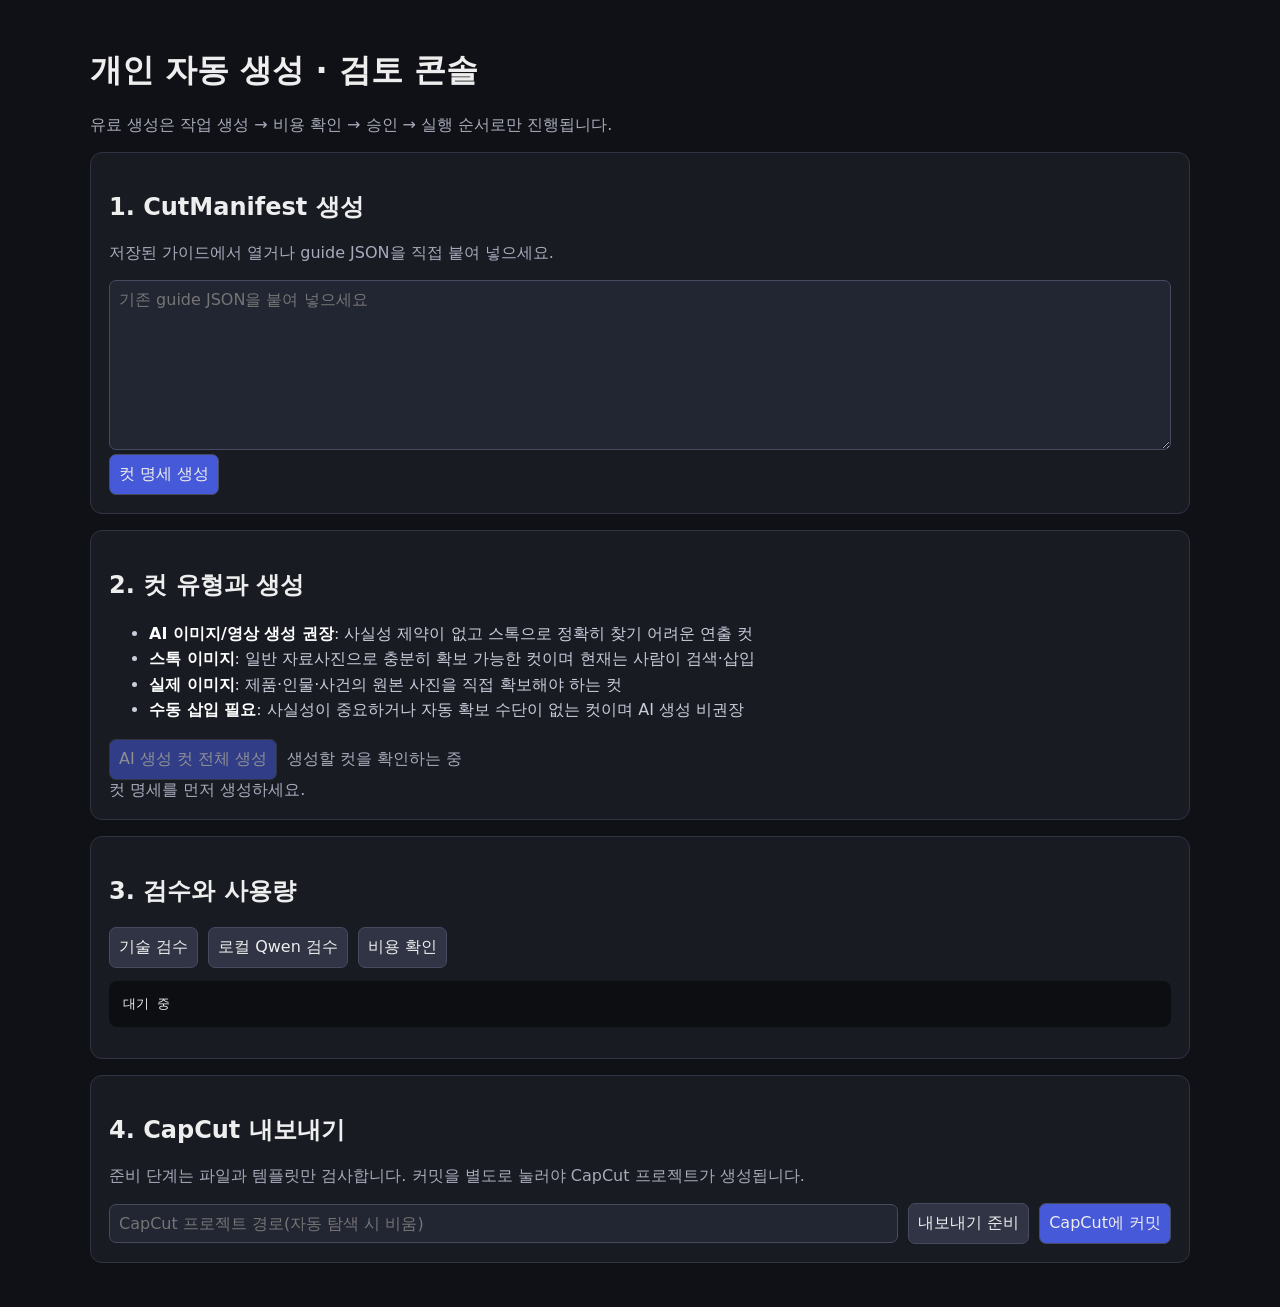
==== shortly/apps/personal/static/assets.html @ 86bc50e8 "feat(personal): restore template export and live progress" ====
<!doctype html>
<html lang="ko">
<head>
  <meta charset="utf-8">
  <meta name="viewport" content="width=device-width,initial-scale=1">
  <title>Shortly 개인 에셋 검토</title>
  <style>
    :root{color-scheme:dark;font-family:system-ui,sans-serif;background:#101116;color:#eee}
    body{max-width:1100px;margin:0 auto;padding:28px}
    section{background:#191b23;border:1px solid #303341;border-radius:12px;padding:18px;margin:16px 0}
    textarea,input,select,button{font:inherit;color:inherit;background:#222532;border:1px solid #464b60;border-radius:7px;padding:9px}
    textarea{width:100%;min-height:170px;box-sizing:border-box}
    button{cursor:pointer;background:#4659d8} button.secondary{background:#303445}
    button:disabled{opacity:.55;cursor:not-allowed}
    .row{display:flex;gap:10px;align-items:center;flex-wrap:wrap}.muted{color:#a7abba}.error{color:#ff8e8e}
    .asset-guide{line-height:1.6;color:#c9ccda}.asset-guide b{color:#fff}
    .reason{min-width:220px;color:#b9bdca;font-size:13px;line-height:1.45}
    .fact{display:inline-block;margin-top:4px;padding:2px 6px;border-radius:4px;background:#5b3030;color:#ffd1d1;font-size:11px}
    .state{font-weight:700;white-space:nowrap}.state-running{color:#ffd66b}.state-completed{color:#79e2a7}.state-failed{color:#ff8e8e}
    .spinner{display:inline-block;width:12px;height:12px;margin-right:6px;border:2px solid #73798f;border-top-color:#fff;border-radius:50%;animation:spin .8s linear infinite;vertical-align:-2px}
    @keyframes spin{to{transform:rotate(360deg)}}
    pre{white-space:pre-wrap;overflow-wrap:anywhere;background:#0d0e12;padding:14px;border-radius:8px}
    table{width:100%;border-collapse:collapse}td,th{padding:8px;border-bottom:1px solid #303341;text-align:left}
  </style>
</head>
<body>
  <h1>개인 자동 생성 · 검토 콘솔</h1>
  <p class="muted">유료 생성은 작업 생성 → 비용 확인 → 승인 → 실행 순서로만 진행됩니다.</p>
  <section>
    <h2>1. CutManifest 생성</h2>
    <p id="source-status" class="muted">저장된 가이드에서 열거나 guide JSON을 직접 붙여 넣으세요.</p>
    <textarea id="guide" placeholder="기존 guide JSON을 붙여 넣으세요"></textarea>
    <div class="row"><button id="manifest-create">컷 명세 생성</button><span id="manifest-id"></span></div>
  </section>
  <section>
    <h2>2. 컷 유형과 생성</h2>
    <ul class="asset-guide">
      <li><b>AI 이미지/영상 생성 권장</b>: 사실성 제약이 없고 스톡으로 정확히 찾기 어려운 연출 컷</li>
      <li><b>스톡 이미지</b>: 일반 자료사진으로 충분히 확보 가능한 컷이며 현재는 사람이 검색·삽입</li>
      <li><b>실제 이미지</b>: 제품·인물·사건의 원본 사진을 직접 확보해야 하는 컷</li>
      <li><b>수동 삽입 필요</b>: 사실성이 중요하거나 자동 확보 수단이 없는 컷이며 AI 생성 비권장</li>
    </ul>
    <div class="row">
      <button id="generate-all" disabled>AI 생성 컷 전체 생성</button>
      <span id="batch-status" class="muted">생성할 컷을 확인하는 중</span>
    </div>
    <div id="cuts" class="muted">컷 명세를 먼저 생성하세요.</div>
  </section>
  <section>
    <h2>3. 검수와 사용량</h2>
    <div class="row">
      <button id="review" class="secondary">기술 검수</button>
      <button id="qwen" class="secondary">로컬 Qwen 검수</button>
      <button id="usage" class="secondary">비용 확인</button>
    </div>
    <pre id="result">대기 중</pre>
  </section>
  <section>
    <h2>4. CapCut 내보내기</h2>
    <p class="muted">준비 단계는 파일과 템플릿만 검사합니다. 커밋을 별도로 눌러야 CapCut 프로젝트가 생성됩니다.</p>
    <div class="row">
      <input id="capcut-root" placeholder="CapCut 프로젝트 경로(자동 탐색 시 비움)" style="flex:1">
      <button id="prepare-export" class="secondary">내보내기 준비</button>
      <button id="commit-export">CapCut에 커밋</button>
    </div>
  </section>
  <script>
    let manifest=null, preparedExport=null, automationStatus=null, batchRunning=false, reviewRunning=false;
    const cutStates=new Map();
    let jobRefreshTimer=null;
    const assetTypes=["real_image","stock_image","generated_image","generated_video","meme","screenshot","manual_required"];
    const assetLabels={
      real_image:"실제 이미지 · 직접 확보",
      stock_image:"스톡 이미지 · 검색/삽입",
      generated_image:"AI 이미지 생성 · 권장",
      generated_video:"AI 영상 생성 · 권장",
      meme:"밈/짤 · 직접 선택",
      screenshot:"스크린샷 · 직접 캡처",
      manual_required:"수동 삽입 필요 · AI 비권장"
    };
    const result=document.querySelector("#result");
    async function api(path,options={}){
      const response=await fetch(path,{headers:{"Content-Type":"application/json"},...options});
      const body=await response.json();
      if(!response.ok) throw new Error(body.detail||response.statusText);
      return body;
    }
    function escapeHtml(value){
      return String(value||"").replace(/&/g,"&amp;").replace(/</g,"&lt;").replace(/>/g,"&gt;").replace(/"/g,"&quot;");
    }
    function show(value){result.textContent=JSON.stringify(value,null,2)}
    function statusLabel(cut){
      const state=cutStates.get(cut.id);
      if(state?.status==="running"||state?.status==="submitted"){
        return `<span class="state state-running"><span class="spinner"></span>${state.status==="submitted"?"생성 처리 중":"생성 중"}</span>`;
      }
      if(state?.status==="completed"||cut.selected_candidate_id){
        return '<span class="state state-completed">생성 완료</span>';
      }
      if(state?.status==="failed"||state?.status==="manual_required"){
        return `<span class="state state-failed">생성 실패</span>`;
      }
      if(state?.status==="approved"||state?.status==="awaiting_approval"){
        return '<span class="state state-running">승인 대기</span>';
      }
      return '<span class="muted">대기</span>';
    }
    function setCutState(cutId,status,jobId=null,error=""){
      cutStates.set(cutId,{status,jobId,error});
      const cell=document.querySelector(`[data-cut-status="${CSS.escape(cutId)}"]`);
      const cut=manifest?.cuts.find(item=>item.id===cutId);
      if(cell&&cut) cell.innerHTML=statusLabel(cut);
    }
    async function refreshJobStatuses(){
      if(!manifest) return;
      try{
        const jobs=await api(`/api/personal/jobs?manifest_id=${encodeURIComponent(manifest.manifest_id)}`);
        const latest=new Map();
        jobs.forEach(job=>{if(!latest.has(job.cut_id)) latest.set(job.cut_id,job)});
        latest.forEach(job=>setCutState(job.cut_id,job.status,job.id,job.error||""));
      }catch(_error){}
    }
    function startJobRefresh(){
      if(jobRefreshTimer) clearInterval(jobRefreshTimer);
      refreshJobStatuses();
      jobRefreshTimer=setInterval(refreshJobStatuses,2000);
    }
    function sleep(ms){return new Promise(resolve=>setTimeout(resolve,ms))}
    function pendingGeneratedCuts(){
      if(!manifest) return [];
      return manifest.cuts.filter(c=>
        c.asset_type.startsWith("generated_") &&
        !c.fact_sensitive &&
        !c.selected_candidate_id
      );
    }
    async function generationConfig(cut){
      automationStatus ||= await api("/api/personal/automation/status");
      const kind=cut.asset_type==="generated_video"?"video":"image";
      return {
        kind,
        provider:kind==="video"?automationStatus.video_provider:automationStatus.image_provider,
        model:kind==="video"?automationStatus.video_model:automationStatus.image_model,
        estimate:automationStatus.default_estimates_usd[kind]
      };
    }
    async function executeGeneration(cut,config){
      const job=await api(`/api/personal/manifests/${manifest.manifest_id}/cuts/${cut.id}/jobs`,{
        method:"POST",
        body:JSON.stringify({
          provider:config.provider,
          model:config.model,
          estimated_cost_usd:config.estimate
        })
      });
      setCutState(cut.id,job.status,job.id);
      const approval=await api(`/api/personal/jobs/${job.id}/approve`,{method:"POST"});
      setCutState(cut.id,"running",job.id);
      await sleep(0);
      let current=await api(`/api/personal/jobs/${job.id}/execute`,{
        method:"POST",
        body:JSON.stringify({approval_token:approval.approval_token})
      });
      setCutState(cut.id,current.status,job.id,current.error||"");
      while(current.status==="submitted"){
        await sleep(5000);
        current=await api(`/api/personal/jobs/${job.id}/poll`,{method:"POST"});
        setCutState(cut.id,current.status,job.id,current.error||"");
      }
      return current;
    }
    function updateBatchControls(){
      const button=document.querySelector("#generate-all");
      const status=document.querySelector("#batch-status");
      const targets=pendingGeneratedCuts();
      const images=targets.filter(c=>c.asset_type==="generated_image").length;
      const videos=targets.filter(c=>c.asset_type==="generated_video").length;
      button.disabled=batchRunning||targets.length===0;
      button.textContent=batchRunning?"AI 에셋 생성 진행 중":`AI 생성 컷 전체 생성 (${targets.length})`;
      if(!batchRunning){
        status.textContent=targets.length
          ? `대상: 이미지 ${images}컷 · 영상 ${videos}컷`
          : "생성 대기 중인 AI 에셋이 없습니다.";
      }
    }
    function render(){
      document.querySelector("#manifest-id").textContent=manifest?.manifest_id||"";
      const target=document.querySelector("#cuts");
      if(!manifest){target.textContent="컷 명세를 먼저 생성하세요.";updateBatchControls();return}
      target.innerHTML="<table><thead><tr><th>컷</th><th>프롬프트</th><th>권장 유형</th><th>판정 이유</th><th>상태</th><th>실행</th></tr></thead><tbody>"+
        manifest.cuts.map(c=>`<tr><td>${escapeHtml(c.id)}</td><td>${escapeHtml(c.prompt)}</td><td><select data-cut="${escapeHtml(c.id)}" ${batchRunning?"disabled":""}>
        ${assetTypes.map(v=>`<option value="${v}" ${v===c.asset_type?"selected":""}>${assetLabels[v]}</option>`).join("")}
        </select></td><td class="reason">${escapeHtml((c.notes||[]).join(" "))}${c.fact_sensitive?'<br><span class="fact">사실성 보호</span>':""}</td><td data-cut-status="${escapeHtml(c.id)}">${statusLabel(c)}</td><td>${c.asset_type.startsWith("generated_")?`<button data-generate="${escapeHtml(c.id)}" ${batchRunning?"disabled":""}>비용 확인·생성</button>`:c.asset_type==="stock_image"?"스톡 검색·수동 삽입":c.asset_type==="real_image"?"원본 직접 확보":"수동 처리"}</td></tr>`).join("")+"</tbody></table>";
      target.querySelectorAll("select").forEach(el=>el.onchange=async()=>{
        try{await api(`/api/personal/manifests/${manifest.manifest_id}/cuts/${el.dataset.cut}`,{method:"PATCH",body:JSON.stringify({asset_type:el.value})});manifest=await api(`/api/personal/manifests/${manifest.manifest_id}`);render()}catch(e){result.textContent=e.message}
      });
      target.querySelectorAll("[data-generate]").forEach(el=>el.onclick=async()=>{
        try{
          const cut=manifest.cuts.find(c=>c.id===el.dataset.generate);
          const config=await generationConfig(cut);
          if(!confirm(`${cut.id}\\n${config.provider} / ${config.model}\\n예상 비용 USD $${config.estimate.toFixed(2)}\\n실제 유료 생성을 승인할까요?`)) return;
          setCutState(cut.id,"running");
          show(await executeGeneration(cut,config));
          manifest=await api(`/api/personal/manifests/${manifest.manifest_id}`);render();
        }catch(e){setCutState(el.dataset.generate,"failed",null,e.message);result.textContent=e.message}
      });
      updateBatchControls();
    }
    document.querySelector("#generate-all").onclick=async()=>{
      const targets=pendingGeneratedCuts();
      if(!targets.length){updateBatchControls();return}
      let finalBatchMessage="";
      try{
        const configured=[];
        for(const cut of targets) configured.push({cut,config:await generationConfig(cut)});
        const images=configured.filter(item=>item.config.kind==="image").length;
        const videos=configured.filter(item=>item.config.kind==="video").length;
        const estimate=configured.reduce((sum,item)=>sum+item.config.estimate,0);
        if(!confirm(
          `AI 에셋 ${configured.length}개를 순차 생성합니다.\\n`+
          `이미지 ${images}컷 · 영상 ${videos}컷\\n`+
          `총 예상 비용 USD $${estimate.toFixed(2)}\\n\\n`+
          `사실성 보호·스톡·실제 이미지·완료된 컷은 제외됩니다.\\n`+
          `실제 유료 생성을 한 번에 승인할까요?`
        )) return;
        batchRunning=true;
        updateBatchControls();
        render();
        const summary={total:configured.length,completed:0,submitted:0,failed:0,failures:[]};
        for(let index=0;index<configured.length;index++){
          const {cut,config}=configured[index];
          document.querySelector("#batch-status").textContent=
            `${index+1}/${configured.length} 생성 중 · ${cut.id} · ${config.kind==="video"?"영상":"이미지"}`;
          try{
            setCutState(cut.id,"running");
            const job=await executeGeneration(cut,config);
            if(job.status==="completed") summary.completed+=1;
            else summary.submitted+=1;
            manifest=await api(`/api/personal/manifests/${manifest.manifest_id}`);
            render();
          }catch(error){
            summary.failed+=1;
            summary.failures.push({cut_id:cut.id,error:error.message});
            setCutState(cut.id,"failed",null,error.message);
          }
        }
        manifest=await api(`/api/personal/manifests/${manifest.manifest_id}`);
        show({batch_generation:summary});
        finalBatchMessage=
          `완료 ${summary.completed} · 처리 중 ${summary.submitted} · 실패 ${summary.failed}`;
      }catch(error){
        result.textContent=error.message;
        finalBatchMessage="일괄 생성 준비 실패";
      }finally{
        batchRunning=false;
        render();
        if(finalBatchMessage){
          document.querySelector("#batch-status").textContent=finalBatchMessage;
        }
      }
    };
    document.querySelector("#manifest-create").onclick=async()=>{try{
      manifest=await api("/api/personal/manifests",{method:"POST",body:JSON.stringify({guide:JSON.parse(document.querySelector("#guide").value),overrides:{}})});render();startJobRefresh();show(manifest)
    }catch(e){result.textContent=e.message}};
    document.querySelector("#review").onclick=async()=>{try{show(await api(`/api/personal/manifests/${manifest.manifest_id}/review`,{method:"POST"}))}catch(e){result.textContent=e.message}};
    document.querySelector("#qwen").onclick=async()=>{const button=document.querySelector("#qwen");try{
      if(!manifest) throw new Error("컷 명세를 먼저 생성하세요.");
      reviewRunning=true;button.disabled=true;button.innerHTML='<span class="spinner"></span>로컬 Qwen 검수 중';
      result.textContent="로컬 Qwen이 컷 구성과 에셋을 검수하고 있습니다. 잠시 기다려 주세요.";
      show(await api(`/api/personal/manifests/${manifest.manifest_id}/review?local_qwen=true`,{method:"POST"}))
    }catch(e){result.textContent=e.message}finally{reviewRunning=false;button.disabled=false;button.textContent="로컬 Qwen 검수"}};
    document.querySelector("#usage").onclick=async()=>{try{show(await api(`/api/personal/usage?manifest_id=${manifest.manifest_id}`))}catch(e){result.textContent=e.message}};
    document.querySelector("#prepare-export").onclick=async()=>{try{
      preparedExport=await api("/api/personal/exports/prepare",{method:"POST",body:JSON.stringify({manifest_id:manifest.manifest_id,guide:JSON.parse(document.querySelector("#guide").value),capcut_root:document.querySelector("#capcut-root").value||null})});show(preparedExport)
    }catch(e){result.textContent=e.message}};
    document.querySelector("#commit-export").onclick=async()=>{try{
      if(!preparedExport) throw new Error("먼저 내보내기 준비를 실행하세요.");
      if(!confirm("검증된 에셋으로 새 CapCut 프로젝트를 생성할까요?")) return;
      show(await api("/api/personal/exports/commit",{method:"POST",body:JSON.stringify({plan_path:preparedExport.plan_path})}))
    }catch(e){result.textContent=e.message}};
    async function loadSavedGuideHandoff(){
      const params=new URLSearchParams(window.location.search);
      const channel=params.get("channel"), name=params.get("name"), manifestId=params.get("manifest_id");
      if(!channel||!name){
        if(manifestId){
          try{manifest=await api(`/api/personal/manifests/${encodeURIComponent(manifestId)}`);render();startJobRefresh();show(manifest)}
          catch(e){result.textContent=e.message}
        }
        return;
      }
      const sourceStatus=document.querySelector("#source-status");
      sourceStatus.textContent=`저장된 가이드 불러오는 중: ${channel} / ${name}`;
      try{
        const imported=await api("/api/personal/manifests/from-guide",{method:"POST",body:JSON.stringify({channel,name})});
        manifest=imported.manifest;
        document.querySelector("#guide").value=JSON.stringify(imported.guide,null,2);
        sourceStatus.textContent=`저장된 가이드 연결됨: ${channel} / ${name}${imported.defaults_refreshed?" · 추천 기본값 갱신":imported.reused?" · 기존 작업 재개":" · 새 작업"}`;
        const next=new URL(window.location.href);
        next.searchParams.set("manifest_id",manifest.manifest_id);
        window.history.replaceState({}, "", next);
        render();
        startJobRefresh();
        show({source:{channel,name,reused:imported.reused},manifest});
      }catch(e){
        sourceStatus.className="error";
        sourceStatus.textContent=`저장된 가이드를 불러오지 못했습니다: ${e.message}`;
      }
    }
    loadSavedGuideHandoff();
  </script>
</body>
</html>
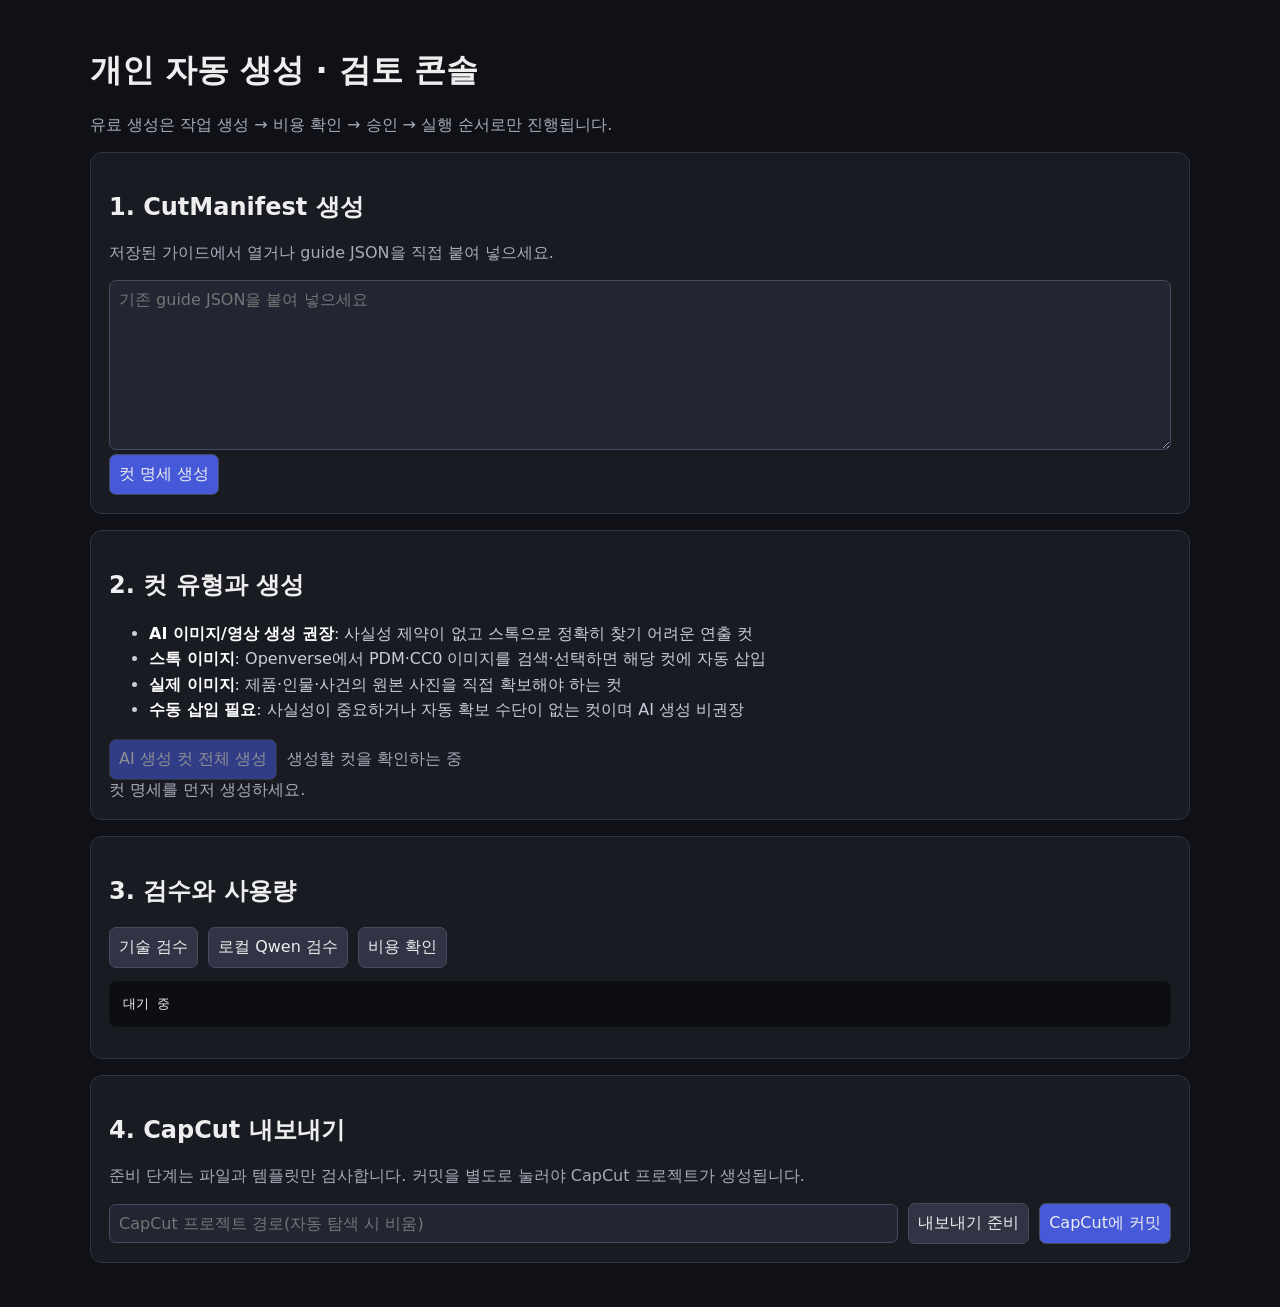
==== commit 0da5e0e6: "feat(personal): add open stock image selection" ====
--- a/shortly/apps/personal/static/assets.html
+++ b/shortly/apps/personal/static/assets.html
@@ -21,6 +21,14 @@
     @keyframes spin{to{transform:rotate(360deg)}}
     pre{white-space:pre-wrap;overflow-wrap:anywhere;background:#0d0e12;padding:14px;border-radius:8px}
     table{width:100%;border-collapse:collapse}td,th{padding:8px;border-bottom:1px solid #303341;text-align:left}
+    .stock-modal[hidden]{display:none}.stock-modal{position:fixed;inset:0;z-index:20;display:flex;align-items:center;justify-content:center;padding:24px;background:rgba(5,6,10,.82)}
+    .stock-dialog{width:min(1040px,100%);max-height:90vh;overflow:auto;box-sizing:border-box;background:#191b23;border:1px solid #4a4f63;border-radius:14px;padding:20px;box-shadow:0 18px 70px #000}
+    .stock-dialog h2{margin:0}.stock-head{display:flex;align-items:center;justify-content:space-between;gap:12px}.stock-search{display:grid;grid-template-columns:1fr auto;gap:8px;margin:16px 0 8px}
+    .stock-search input{min-width:0}.stock-options{margin-bottom:14px}.stock-grid{display:grid;grid-template-columns:repeat(auto-fill,minmax(190px,1fr));gap:12px}
+    .stock-card{display:flex;flex-direction:column;gap:8px;padding:10px;background:#11131a;border:1px solid #343849;border-radius:10px;min-width:0}
+    .stock-card img{width:100%;aspect-ratio:4/3;object-fit:cover;background:#090a0e;border-radius:7px}.stock-card strong{overflow-wrap:anywhere}.stock-card small{color:#aeb2c1;line-height:1.4}
+    .stock-card button{margin-top:auto}.license-badge{display:inline-block;width:max-content;padding:2px 6px;border-radius:4px;background:#264b3c;color:#baf2d3;font-size:11px}
+    .stock-pagination{display:flex;justify-content:center;align-items:center;gap:10px;margin-top:16px}.stock-empty{grid-column:1/-1;padding:36px;text-align:center;color:#a7abba}
   </style>
 </head>
 <body>
@@ -36,7 +44,7 @@
     <h2>2. 컷 유형과 생성</h2>
     <ul class="asset-guide">
       <li><b>AI 이미지/영상 생성 권장</b>: 사실성 제약이 없고 스톡으로 정확히 찾기 어려운 연출 컷</li>
-      <li><b>스톡 이미지</b>: 일반 자료사진으로 충분히 확보 가능한 컷이며 현재는 사람이 검색·삽입</li>
+      <li><b>스톡 이미지</b>: Openverse에서 PDM·CC0 이미지를 검색·선택하면 해당 컷에 자동 삽입</li>
       <li><b>실제 이미지</b>: 제품·인물·사건의 원본 사진을 직접 확보해야 하는 컷</li>
       <li><b>수동 삽입 필요</b>: 사실성이 중요하거나 자동 확보 수단이 없는 컷이며 AI 생성 비권장</li>
     </ul>
@@ -64,8 +72,35 @@
       <button id="commit-export">CapCut에 커밋</button>
     </div>
   </section>
+  <div id="stock-modal" class="stock-modal" hidden>
+    <div class="stock-dialog" role="dialog" aria-modal="true" aria-labelledby="stock-title">
+      <div class="stock-head">
+        <div>
+          <h2 id="stock-title">무료 스톡 이미지 검색</h2>
+          <div id="stock-cut" class="muted"></div>
+        </div>
+        <button id="stock-close" class="secondary" aria-label="닫기">닫기</button>
+      </div>
+      <div class="stock-search">
+        <input id="stock-query" placeholder="이미지 검색어">
+        <button id="stock-search-button">검색</button>
+      </div>
+      <label class="stock-options">
+        <input id="stock-include-by" type="checkbox">
+        저작자 표시가 필요한 CC BY 결과도 포함
+      </label>
+      <p id="stock-notice" class="muted">기본 검색은 PDM·CC0만 사용합니다. 선택 전 원본 페이지의 라이선스를 확인하세요.</p>
+      <div id="stock-results" class="stock-grid"><div class="stock-empty">검색어를 확인하는 중입니다.</div></div>
+      <div class="stock-pagination">
+        <button id="stock-prev" class="secondary">이전</button>
+        <span id="stock-page">1 / 1</span>
+        <button id="stock-next" class="secondary">다음</button>
+      </div>
+    </div>
+  </div>
   <script>
     let manifest=null, preparedExport=null, automationStatus=null, batchRunning=false, reviewRunning=false;
+    let stockCutId=null, stockPage=1, stockPageCount=1, stockSearching=false;
     const cutStates=new Map();
     let jobRefreshTimer=null;
     const assetTypes=["real_image","stock_image","generated_image","generated_video","meme","screenshot","manual_required"];
@@ -88,6 +123,12 @@
     function escapeHtml(value){
       return String(value||"").replace(/&/g,"&amp;").replace(/</g,"&lt;").replace(/>/g,"&gt;").replace(/"/g,"&quot;");
     }
+    function safeExternalUrl(value){
+      try{
+        const url=new URL(String(value||""));
+        return url.protocol==="https:"?url.href:"";
+      }catch(_error){return ""}
+    }
     function show(value){result.textContent=JSON.stringify(value,null,2)}
     function statusLabel(cut){
       const state=cutStates.get(cut.id);
@@ -95,7 +136,7 @@
         return `<span class="state state-running"><span class="spinner"></span>${state.status==="submitted"?"생성 처리 중":"생성 중"}</span>`;
       }
       if(state?.status==="completed"||cut.selected_candidate_id){
-        return '<span class="state state-completed">생성 완료</span>';
+        return `<span class="state state-completed">${cut.asset_type==="stock_image"?"스톡 선택 완료":"생성 완료"}</span>`;
       }
       if(state?.status==="failed"||state?.status==="manual_required"){
         return `<span class="state state-failed">생성 실패</span>`;
@@ -190,9 +231,13 @@
       target.innerHTML="<table><thead><tr><th>컷</th><th>프롬프트</th><th>권장 유형</th><th>판정 이유</th><th>상태</th><th>실행</th></tr></thead><tbody>"+
         manifest.cuts.map(c=>`<tr><td>${escapeHtml(c.id)}</td><td>${escapeHtml(c.prompt)}</td><td><select data-cut="${escapeHtml(c.id)}" ${batchRunning?"disabled":""}>
         ${assetTypes.map(v=>`<option value="${v}" ${v===c.asset_type?"selected":""}>${assetLabels[v]}</option>`).join("")}
-        </select></td><td class="reason">${escapeHtml((c.notes||[]).join(" "))}${c.fact_sensitive?'<br><span class="fact">사실성 보호</span>':""}</td><td data-cut-status="${escapeHtml(c.id)}">${statusLabel(c)}</td><td>${c.asset_type.startsWith("generated_")?`<button data-generate="${escapeHtml(c.id)}" ${batchRunning?"disabled":""}>비용 확인·생성</button>`:c.asset_type==="stock_image"?"스톡 검색·수동 삽입":c.asset_type==="real_image"?"원본 직접 확보":"수동 처리"}</td></tr>`).join("")+"</tbody></table>";
+        </select></td><td class="reason">${escapeHtml((c.notes||[]).join(" "))}${c.fact_sensitive?'<br><span class="fact">사실성 보호</span>':""}</td><td data-cut-status="${escapeHtml(c.id)}">${statusLabel(c)}</td><td>${c.asset_type.startsWith("generated_")?`<button data-generate="${escapeHtml(c.id)}" ${batchRunning?"disabled":""}>비용 확인·생성</button>`:c.asset_type==="stock_image"?`<button class="secondary" data-stock-search="${escapeHtml(c.id)}">${c.selected_candidate_id?"스톡 이미지 변경":"무료 스톡 검색"}</button>`:c.asset_type==="real_image"?"원본 직접 확보":"수동 처리"}</td></tr>`).join("")+"</tbody></table>";
       target.querySelectorAll("select").forEach(el=>el.onchange=async()=>{
-        try{await api(`/api/personal/manifests/${manifest.manifest_id}/cuts/${el.dataset.cut}`,{method:"PATCH",body:JSON.stringify({asset_type:el.value})});manifest=await api(`/api/personal/manifests/${manifest.manifest_id}`);render()}catch(e){result.textContent=e.message}
+        try{await api(`/api/personal/manifests/${manifest.manifest_id}/cuts/${el.dataset.cut}`,{method:"PATCH",body:JSON.stringify({asset_type:el.value})});preparedExport=null;manifest=await api(`/api/personal/manifests/${manifest.manifest_id}`);render()}catch(e){result.textContent=e.message}
+      });
+      target.querySelectorAll("[data-stock-search]").forEach(el=>el.onclick=()=>{
+        const cut=manifest.cuts.find(c=>c.id===el.dataset.stockSearch);
+        if(cut) openStockSearch(cut);
       });
       target.querySelectorAll("[data-generate]").forEach(el=>el.onclick=async()=>{
         try{
@@ -201,11 +246,108 @@
           if(!confirm(`${cut.id}\\n${config.provider} / ${config.model}\\n예상 비용 USD $${config.estimate.toFixed(2)}\\n실제 유료 생성을 승인할까요?`)) return;
           setCutState(cut.id,"running");
           show(await executeGeneration(cut,config));
-          manifest=await api(`/api/personal/manifests/${manifest.manifest_id}`);render();
+          preparedExport=null;manifest=await api(`/api/personal/manifests/${manifest.manifest_id}`);render();
         }catch(e){setCutState(el.dataset.generate,"failed",null,e.message);result.textContent=e.message}
       });
       updateBatchControls();
     }
+    function closeStockSearch(){
+      document.querySelector("#stock-modal").hidden=true;
+      stockCutId=null;
+    }
+    function renderStockResults(payload){
+      stockPage=payload.page||1;
+      stockPageCount=Math.max(1,payload.page_count||1);
+      document.querySelector("#stock-page").textContent=`${stockPage} / ${stockPageCount}`;
+      document.querySelector("#stock-prev").disabled=stockSearching||stockPage<=1;
+      document.querySelector("#stock-next").disabled=stockSearching||stockPage>=stockPageCount;
+      document.querySelector("#stock-notice").textContent=
+        `${payload.licenses.map(value=>value.toUpperCase()).join(" · ")} 결과 · ${payload.license_notice}`;
+      const target=document.querySelector("#stock-results");
+      if(!payload.results.length){
+        target.innerHTML='<div class="stock-empty">검색 결과가 없습니다. 더 일반적인 검색어를 사용해 보세요.</div>';
+        return;
+      }
+      target.innerHTML=payload.results.map(item=>{
+        const thumbnail=safeExternalUrl(item.thumbnail);
+        const landing=safeExternalUrl(item.landing_url);
+        const attribution=item.attribution||`${item.creator} · ${item.license_label}`;
+        return `<article class="stock-card">
+          ${thumbnail?`<img src="${escapeHtml(thumbnail)}" alt="${escapeHtml(item.title)}" loading="lazy" referrerpolicy="no-referrer">`:""}
+          <strong>${escapeHtml(item.title)}</strong>
+          <span class="license-badge">${escapeHtml(item.license_label)}</span>
+          <small>${escapeHtml(attribution)}${item.source?`<br>출처: ${escapeHtml(item.source)}`:""}</small>
+          ${landing?`<a href="${escapeHtml(landing)}" target="_blank" rel="noopener noreferrer">원본·라이선스 확인</a>`:""}
+          <button data-stock-select="${escapeHtml(item.id)}" data-stock-license="${escapeHtml(item.license)}">이 이미지 선택</button>
+        </article>`;
+      }).join("");
+      target.querySelectorAll("[data-stock-select]").forEach(button=>button.onclick=async()=>{
+        if(button.dataset.stockLicense==="by"&&!confirm(
+          "CC BY 이미지는 저작자 표시가 필요합니다. 출처 정보는 후보 메타데이터에 저장되지만, 게시 시 설명란 등에도 직접 표시해야 합니다. 선택할까요?"
+        )) return;
+        try{
+          button.disabled=true;
+          button.innerHTML='<span class="spinner"></span>다운로드·적용 중';
+          const selected=await api(`/api/personal/manifests/${manifest.manifest_id}/cuts/${stockCutId}/stock-select`,{
+            method:"POST",
+            body:JSON.stringify({
+              result_id:button.dataset.stockSelect,
+              query:document.querySelector("#stock-query").value
+            })
+          });
+          preparedExport=null;
+          manifest=await api(`/api/personal/manifests/${manifest.manifest_id}`);
+          closeStockSearch();
+          render();
+          show(selected);
+        }catch(error){
+          button.disabled=false;
+          button.textContent="이 이미지 선택";
+          result.textContent=error.message;
+        }
+      });
+    }
+    async function searchStock(page=1){
+      if(stockSearching||!stockCutId) return;
+      const query=document.querySelector("#stock-query").value.trim();
+      if(!query){result.textContent="스톡 이미지 검색어를 입력하세요.";return}
+      stockSearching=true;
+      document.querySelector("#stock-search-button").disabled=true;
+      document.querySelector("#stock-results").innerHTML='<div class="stock-empty"><span class="spinner"></span>Openverse 검색 중</div>';
+      try{
+        const includeBy=document.querySelector("#stock-include-by").checked;
+        const payload=await api(
+          `/api/personal/manifests/${manifest.manifest_id}/cuts/${stockCutId}/stock-search?`+
+          `q=${encodeURIComponent(query)}&page=${page}&include_by=${includeBy}`
+        );
+        renderStockResults(payload);
+      }catch(error){
+        document.querySelector("#stock-results").innerHTML=`<div class="stock-empty error">${escapeHtml(error.message)}</div>`;
+        result.textContent=error.message;
+      }finally{
+        stockSearching=false;
+        document.querySelector("#stock-search-button").disabled=false;
+        document.querySelector("#stock-prev").disabled=stockPage<=1;
+        document.querySelector("#stock-next").disabled=stockPage>=stockPageCount;
+      }
+    }
+    function openStockSearch(cut){
+      stockCutId=cut.id;
+      stockPage=1;
+      stockPageCount=1;
+      document.querySelector("#stock-cut").textContent=`${cut.id} · ${cut.prompt}`;
+      document.querySelector("#stock-query").value=cut.prompt||"";
+      document.querySelector("#stock-modal").hidden=false;
+      searchStock(1);
+    }
+    document.querySelector("#stock-close").onclick=closeStockSearch;
+    document.querySelector("#stock-modal").onclick=event=>{if(event.target.id==="stock-modal") closeStockSearch()};
+    document.querySelector("#stock-search-button").onclick=()=>searchStock(1);
+    document.querySelector("#stock-query").onkeydown=event=>{if(event.key==="Enter") searchStock(1)};
+    document.querySelector("#stock-include-by").onchange=()=>searchStock(1);
+    document.querySelector("#stock-prev").onclick=()=>searchStock(stockPage-1);
+    document.querySelector("#stock-next").onclick=()=>searchStock(stockPage+1);
+    document.addEventListener("keydown",event=>{if(event.key==="Escape"&&!document.querySelector("#stock-modal").hidden) closeStockSearch()});
     document.querySelector("#generate-all").onclick=async()=>{
       const targets=pendingGeneratedCuts();
       if(!targets.length){updateBatchControls();return}
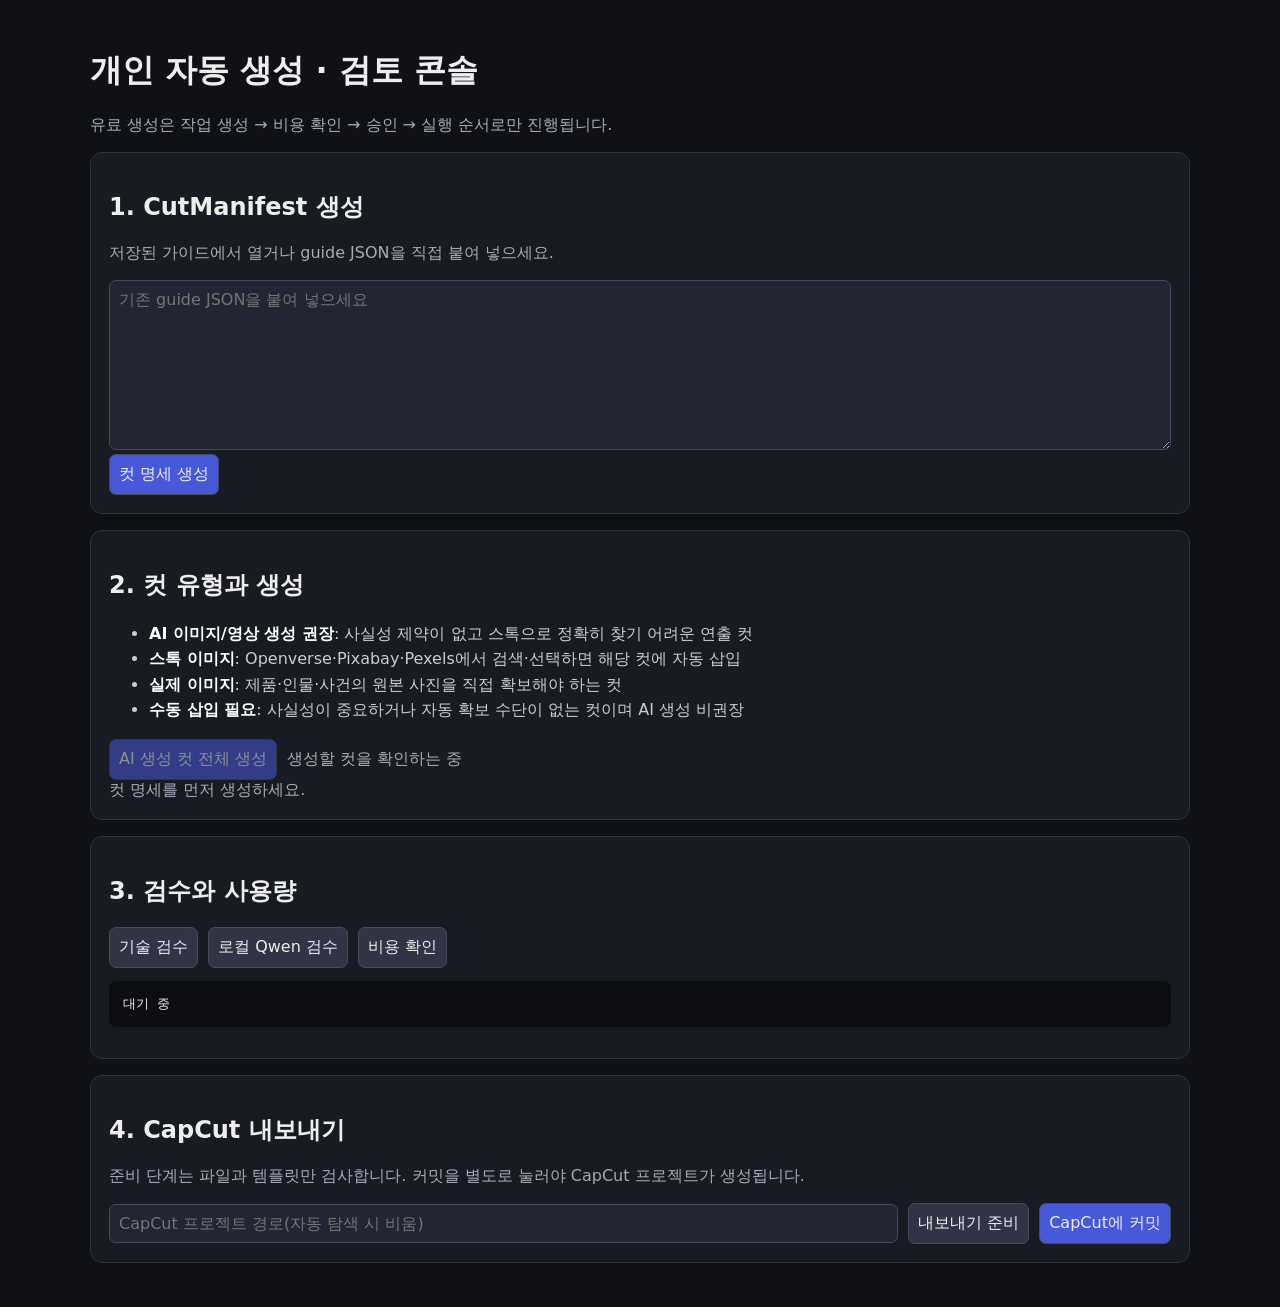
==== commit a81956fe: "feat(personal): harden stock asset workflow" ====
--- a/shortly/apps/personal/static/assets.html
+++ b/shortly/apps/personal/static/assets.html
@@ -14,7 +14,8 @@
     button:disabled{opacity:.55;cursor:not-allowed}
     .row{display:flex;gap:10px;align-items:center;flex-wrap:wrap}.muted{color:#a7abba}.error{color:#ff8e8e}
     .asset-guide{line-height:1.6;color:#c9ccda}.asset-guide b{color:#fff}
-    .reason{min-width:220px;color:#b9bdca;font-size:13px;line-height:1.45}
+    #cuts{overflow-x:auto}.reason{width:190px;max-width:190px;color:#b9bdca;font-size:13px;line-height:1.45}
+    .reason-text{display:-webkit-box;overflow:hidden;-webkit-box-orient:vertical;-webkit-line-clamp:3}
     .fact{display:inline-block;margin-top:4px;padding:2px 6px;border-radius:4px;background:#5b3030;color:#ffd1d1;font-size:11px}
     .state{font-weight:700;white-space:nowrap}.state-running{color:#ffd66b}.state-completed{color:#79e2a7}.state-failed{color:#ff8e8e}
     .spinner{display:inline-block;width:12px;height:12px;margin-right:6px;border:2px solid #73798f;border-top-color:#fff;border-radius:50%;animation:spin .8s linear infinite;vertical-align:-2px}
@@ -23,12 +24,14 @@
     table{width:100%;border-collapse:collapse}td,th{padding:8px;border-bottom:1px solid #303341;text-align:left}
     .stock-modal[hidden]{display:none}.stock-modal{position:fixed;inset:0;z-index:20;display:flex;align-items:center;justify-content:center;padding:24px;background:rgba(5,6,10,.82)}
     .stock-dialog{width:min(1040px,100%);max-height:90vh;overflow:auto;box-sizing:border-box;background:#191b23;border:1px solid #4a4f63;border-radius:14px;padding:20px;box-shadow:0 18px 70px #000}
-    .stock-dialog h2{margin:0}.stock-head{display:flex;align-items:center;justify-content:space-between;gap:12px}.stock-search{display:grid;grid-template-columns:1fr auto;gap:8px;margin:16px 0 8px}
-    .stock-search input{min-width:0}.stock-options{margin-bottom:14px}.stock-grid{display:grid;grid-template-columns:repeat(auto-fill,minmax(190px,1fr));gap:12px}
+    .stock-dialog h2{margin:0}.stock-head{display:flex;align-items:center;justify-content:space-between;gap:12px}.stock-search{display:grid;grid-template-columns:auto 1fr auto;gap:8px;margin:16px 0 8px}
+    .stock-search input{min-width:0}.stock-options{display:flex;gap:14px;align-items:center;flex-wrap:wrap;margin-bottom:14px}.stock-grid{display:grid;grid-template-columns:repeat(auto-fill,minmax(190px,1fr));gap:12px}
     .stock-card{display:flex;flex-direction:column;gap:8px;padding:10px;background:#11131a;border:1px solid #343849;border-radius:10px;min-width:0}
     .stock-card img{width:100%;aspect-ratio:4/3;object-fit:cover;background:#090a0e;border-radius:7px}.stock-card strong{overflow-wrap:anywhere}.stock-card small{color:#aeb2c1;line-height:1.4}
-    .stock-card button{margin-top:auto}.license-badge{display:inline-block;width:max-content;padding:2px 6px;border-radius:4px;background:#264b3c;color:#baf2d3;font-size:11px}
+    .stock-card button{margin-top:auto}.badge-row{display:flex;gap:6px;flex-wrap:wrap}.license-badge,.provider-badge{display:inline-block;width:max-content;padding:2px 6px;border-radius:4px;font-size:11px}.license-badge{background:#264b3c;color:#baf2d3}.provider-badge{background:#303a65;color:#cad5ff}
     .stock-pagination{display:flex;justify-content:center;align-items:center;gap:10px;margin-top:16px}.stock-empty{grid-column:1/-1;padding:36px;text-align:center;color:#a7abba}
+    .asset-preview{width:142px;min-width:142px}.asset-preview img,.asset-preview video{display:block;width:136px;height:104px;object-fit:contain;background:#090a0e;border:1px solid #3a3e50;border-radius:8px}
+    .asset-preview a{display:block}.preview-empty{display:flex;width:136px;height:104px;align-items:center;justify-content:center;box-sizing:border-box;border:1px dashed #3a3e50;border-radius:8px;color:#777c8d;font-size:12px;text-align:center}
   </style>
 </head>
 <body>
@@ -44,7 +47,7 @@
     <h2>2. 컷 유형과 생성</h2>
     <ul class="asset-guide">
       <li><b>AI 이미지/영상 생성 권장</b>: 사실성 제약이 없고 스톡으로 정확히 찾기 어려운 연출 컷</li>
-      <li><b>스톡 이미지</b>: Openverse에서 PDM·CC0 이미지를 검색·선택하면 해당 컷에 자동 삽입</li>
+      <li><b>스톡 이미지</b>: Openverse·Pixabay·Pexels에서 검색·선택하면 해당 컷에 자동 삽입</li>
       <li><b>실제 이미지</b>: 제품·인물·사건의 원본 사진을 직접 확보해야 하는 컷</li>
       <li><b>수동 삽입 필요</b>: 사실성이 중요하거나 자동 확보 수단이 없는 컷이며 AI 생성 비권장</li>
     </ul>
@@ -82,13 +85,20 @@
         <button id="stock-close" class="secondary" aria-label="닫기">닫기</button>
       </div>
       <div class="stock-search">
+        <select id="stock-provider" aria-label="검색 사이트">
+          <option value="all">사용 가능한 전체</option>
+          <option value="openverse">Openverse</option>
+        </select>
         <input id="stock-query" placeholder="이미지 검색어">
         <button id="stock-search-button">검색</button>
       </div>
-      <label class="stock-options">
-        <input id="stock-include-by" type="checkbox">
-        저작자 표시가 필요한 CC BY 결과도 포함
-      </label>
+      <div class="stock-options">
+        <label>
+          <input id="stock-include-by" type="checkbox">
+          Openverse CC BY 결과도 포함
+        </label>
+        <span id="stock-provider-status" class="muted"></span>
+      </div>
       <p id="stock-notice" class="muted">기본 검색은 PDM·CC0만 사용합니다. 선택 전 원본 페이지의 라이선스를 확인하세요.</p>
       <div id="stock-results" class="stock-grid"><div class="stock-empty">검색어를 확인하는 중입니다.</div></div>
       <div class="stock-pagination">
@@ -105,13 +115,13 @@
     let jobRefreshTimer=null;
     const assetTypes=["real_image","stock_image","generated_image","generated_video","meme","screenshot","manual_required"];
     const assetLabels={
-      real_image:"실제 이미지 · 직접 확보",
-      stock_image:"스톡 이미지 · 검색/삽입",
-      generated_image:"AI 이미지 생성 · 권장",
-      generated_video:"AI 영상 생성 · 권장",
-      meme:"밈/짤 · 직접 선택",
-      screenshot:"스크린샷 · 직접 캡처",
-      manual_required:"수동 삽입 필요 · AI 비권장"
+      real_image:"실제 이미지",
+      stock_image:"스톡 이미지",
+      generated_image:"AI 이미지",
+      generated_video:"AI 영상",
+      meme:"밈/짤",
+      screenshot:"스크린샷",
+      manual_required:"수동 삽입"
     };
     const result=document.querySelector("#result");
     async function api(path,options={}){
@@ -130,6 +140,24 @@
       }catch(_error){return ""}
     }
     function show(value){result.textContent=JSON.stringify(value,null,2)}
+    function selectedCandidate(cut){
+      return (cut.candidates||[]).find(candidate=>candidate.id===cut.selected_candidate_id)||null;
+    }
+    function compactReason(cut){
+      const notes=(cut.notes||[])
+        .map(note=>String(note||"").replace(/^생성 모델 판단\s*[:：]\s*/,"").trim())
+        .filter(Boolean);
+      return notes.join(" ")||"판정 근거 없음";
+    }
+    function previewMarkup(cut){
+      const candidate=selectedCandidate(cut);
+      if(!candidate) return '<div class="preview-empty">선택된 에셋 없음</div>';
+      const source=`/api/personal/manifests/${encodeURIComponent(manifest.manifest_id)}/cuts/${encodeURIComponent(cut.id)}/preview?v=${encodeURIComponent(candidate.id)}`;
+      if(candidate.media_kind==="video"){
+        return `<video src="${escapeHtml(source)}" controls muted preload="metadata" aria-label="${escapeHtml(cut.id)} 영상 미리보기"></video>`;
+      }
+      return `<a href="${escapeHtml(source)}" target="_blank" title="원본 크기로 열기"><img src="${escapeHtml(source)}" alt="${escapeHtml(cut.id)} 선택 이미지 미리보기" loading="lazy"></a>`;
+    }
     function statusLabel(cut){
       const state=cutStates.get(cut.id);
       if(state?.status==="running"||state?.status==="submitted"){
@@ -228,12 +256,37 @@
       document.querySelector("#manifest-id").textContent=manifest?.manifest_id||"";
       const target=document.querySelector("#cuts");
       if(!manifest){target.textContent="컷 명세를 먼저 생성하세요.";updateBatchControls();return}
-      target.innerHTML="<table><thead><tr><th>컷</th><th>프롬프트</th><th>권장 유형</th><th>판정 이유</th><th>상태</th><th>실행</th></tr></thead><tbody>"+
+      target.innerHTML="<table><thead><tr><th>컷</th><th>프롬프트</th><th>유형</th><th>판정 이유</th><th>미리보기</th><th>상태</th><th>실행</th></tr></thead><tbody>"+
         manifest.cuts.map(c=>`<tr><td>${escapeHtml(c.id)}</td><td>${escapeHtml(c.prompt)}</td><td><select data-cut="${escapeHtml(c.id)}" ${batchRunning?"disabled":""}>
         ${assetTypes.map(v=>`<option value="${v}" ${v===c.asset_type?"selected":""}>${assetLabels[v]}</option>`).join("")}
-        </select></td><td class="reason">${escapeHtml((c.notes||[]).join(" "))}${c.fact_sensitive?'<br><span class="fact">사실성 보호</span>':""}</td><td data-cut-status="${escapeHtml(c.id)}">${statusLabel(c)}</td><td>${c.asset_type.startsWith("generated_")?`<button data-generate="${escapeHtml(c.id)}" ${batchRunning?"disabled":""}>비용 확인·생성</button>`:c.asset_type==="stock_image"?`<button class="secondary" data-stock-search="${escapeHtml(c.id)}">${c.selected_candidate_id?"스톡 이미지 변경":"무료 스톡 검색"}</button>`:c.asset_type==="real_image"?"원본 직접 확보":"수동 처리"}</td></tr>`).join("")+"</tbody></table>";
+        </select></td><td class="reason" title="${escapeHtml(compactReason(c))}"><span class="reason-text">${escapeHtml(compactReason(c))}</span>${c.fact_sensitive?'<span class="fact">사실성 보호</span>':""}</td><td class="asset-preview">${previewMarkup(c)}</td><td data-cut-status="${escapeHtml(c.id)}">${statusLabel(c)}</td><td>${c.asset_type.startsWith("generated_")?`<button data-generate="${escapeHtml(c.id)}" ${batchRunning?"disabled":""}>비용 확인·생성</button>`:c.asset_type==="stock_image"?`<button class="secondary" data-stock-search="${escapeHtml(c.id)}">${c.selected_candidate_id?"스톡 이미지 변경":"무료 스톡 검색"}</button>`:c.asset_type==="real_image"?"원본 직접 확보":"수동 처리"}</td></tr>`).join("")+"</tbody></table>";
       target.querySelectorAll("select").forEach(el=>el.onchange=async()=>{
-        try{await api(`/api/personal/manifests/${manifest.manifest_id}/cuts/${el.dataset.cut}`,{method:"PATCH",body:JSON.stringify({asset_type:el.value})});preparedExport=null;manifest=await api(`/api/personal/manifests/${manifest.manifest_id}`);render()}catch(e){result.textContent=e.message}
+        const cut=manifest.cuts.find(item=>item.id===el.dataset.cut);
+        if(!cut) return;
+        if(cut.selected_candidate_id&&el.value!==cut.asset_type){
+          const candidate=selectedCandidate(cut);
+          const mediaLabel=candidate?.media_kind==="video"?"동영상":"이미지";
+          if(!confirm(
+            `이 컷에는 이전에 선택한 ${mediaLabel}가 있습니다.\\n`+
+            "유형을 변경하면 현재 선택은 해제됩니다. 파일과 후보 기록은 삭제되지 않아 다시 선택할 수 있습니다.\\n\\n"+
+            "계속할까요?"
+          )){
+            el.value=cut.asset_type;
+            return;
+          }
+        }
+        try{
+          await api(`/api/personal/manifests/${manifest.manifest_id}/cuts/${el.dataset.cut}`,{
+            method:"PATCH",
+            body:JSON.stringify({asset_type:el.value})
+          });
+          preparedExport=null;
+          manifest=await api(`/api/personal/manifests/${manifest.manifest_id}`);
+          render();
+        }catch(e){
+          el.value=cut.asset_type;
+          result.textContent=e.message;
+        }
       });
       target.querySelectorAll("[data-stock-search]").forEach(el=>el.onclick=()=>{
         const cut=manifest.cuts.find(c=>c.id===el.dataset.stockSearch);
@@ -262,7 +315,10 @@
       document.querySelector("#stock-prev").disabled=stockSearching||stockPage<=1;
       document.querySelector("#stock-next").disabled=stockSearching||stockPage>=stockPageCount;
       document.querySelector("#stock-notice").textContent=
-        `${payload.licenses.map(value=>value.toUpperCase()).join(" · ")} 결과 · ${payload.license_notice}`;
+        `${payload.licenses.map(value=>value.toUpperCase()).join(" · ")} · ${payload.license_notice}`+
+        (payload.provider_errors?.length
+          ? ` 일부 사이트 오류: ${payload.provider_errors.map(item=>item.provider).join(", ")}`
+          : "");
       const target=document.querySelector("#stock-results");
       if(!payload.results.length){
         target.innerHTML='<div class="stock-empty">검색 결과가 없습니다. 더 일반적인 검색어를 사용해 보세요.</div>';
@@ -275,10 +331,13 @@
         return `<article class="stock-card">
           ${thumbnail?`<img src="${escapeHtml(thumbnail)}" alt="${escapeHtml(item.title)}" loading="lazy" referrerpolicy="no-referrer">`:""}
           <strong>${escapeHtml(item.title)}</strong>
-          <span class="license-badge">${escapeHtml(item.license_label)}</span>
+          <div class="badge-row">
+            <span class="provider-badge">${escapeHtml(item.provider_label||item.provider)}</span>
+            <span class="license-badge">${escapeHtml(item.license_label)}</span>
+          </div>
           <small>${escapeHtml(attribution)}${item.source?`<br>출처: ${escapeHtml(item.source)}`:""}</small>
           ${landing?`<a href="${escapeHtml(landing)}" target="_blank" rel="noopener noreferrer">원본·라이선스 확인</a>`:""}
-          <button data-stock-select="${escapeHtml(item.id)}" data-stock-license="${escapeHtml(item.license)}">이 이미지 선택</button>
+          <button data-stock-select="${escapeHtml(item.id)}" data-stock-provider="${escapeHtml(item.provider)}" data-stock-license="${escapeHtml(item.license)}">이 이미지 선택</button>
         </article>`;
       }).join("");
       target.querySelectorAll("[data-stock-select]").forEach(button=>button.onclick=async()=>{
@@ -292,6 +351,7 @@
             method:"POST",
             body:JSON.stringify({
               result_id:button.dataset.stockSelect,
+              provider:button.dataset.stockProvider,
               query:document.querySelector("#stock-query").value
             })
           });
@@ -313,12 +373,14 @@
       if(!query){result.textContent="스톡 이미지 검색어를 입력하세요.";return}
       stockSearching=true;
       document.querySelector("#stock-search-button").disabled=true;
-      document.querySelector("#stock-results").innerHTML='<div class="stock-empty"><span class="spinner"></span>Openverse 검색 중</div>';
+      document.querySelector("#stock-provider").disabled=true;
+      document.querySelector("#stock-results").innerHTML='<div class="stock-empty"><span class="spinner"></span>무료 스톡 사이트 검색 중</div>';
       try{
         const includeBy=document.querySelector("#stock-include-by").checked;
+        const provider=document.querySelector("#stock-provider").value;
         const payload=await api(
           `/api/personal/manifests/${manifest.manifest_id}/cuts/${stockCutId}/stock-search?`+
-          `q=${encodeURIComponent(query)}&page=${page}&include_by=${includeBy}`
+          `q=${encodeURIComponent(query)}&page=${page}&include_by=${includeBy}&provider=${encodeURIComponent(provider)}`
         );
         renderStockResults(payload);
       }catch(error){
@@ -327,24 +389,49 @@
       }finally{
         stockSearching=false;
         document.querySelector("#stock-search-button").disabled=false;
+        document.querySelector("#stock-provider").disabled=false;
         document.querySelector("#stock-prev").disabled=stockPage<=1;
         document.querySelector("#stock-next").disabled=stockPage>=stockPageCount;
       }
     }
-    function openStockSearch(cut){
+    async function configureStockProviders(){
+      automationStatus ||= await api("/api/personal/automation/status");
+      const providers=automationStatus.stock_search?.providers||[];
+      const select=document.querySelector("#stock-provider");
+      select.innerHTML='<option value="all">사용 가능한 전체</option>'+
+        providers.map(item=>
+          `<option value="${escapeHtml(item.id)}" ${item.available?"":"disabled"}>`+
+          `${escapeHtml(item.label)}${item.available?"":" (API 키 미설정)"}</option>`
+        ).join("");
+      const unavailable=providers.filter(item=>!item.available);
+      document.querySelector("#stock-provider-status").textContent=unavailable.length
+        ? `${unavailable.map(item=>item.label).join("·")}는 .env API 키 설정 후 서버를 재시작하면 활성화됩니다.`
+        : "Openverse·Pixabay·Pexels를 모두 검색할 수 있습니다.";
+    }
+    async function openStockSearch(cut){
       stockCutId=cut.id;
       stockPage=1;
       stockPageCount=1;
       document.querySelector("#stock-cut").textContent=`${cut.id} · ${cut.prompt}`;
       document.querySelector("#stock-query").value=cut.prompt||"";
       document.querySelector("#stock-modal").hidden=false;
-      searchStock(1);
+      try{
+        await configureStockProviders();
+        searchStock(1);
+      }catch(error){
+        document.querySelector("#stock-results").innerHTML=`<div class="stock-empty error">${escapeHtml(error.message)}</div>`;
+      }
     }
     document.querySelector("#stock-close").onclick=closeStockSearch;
     document.querySelector("#stock-modal").onclick=event=>{if(event.target.id==="stock-modal") closeStockSearch()};
     document.querySelector("#stock-search-button").onclick=()=>searchStock(1);
     document.querySelector("#stock-query").onkeydown=event=>{if(event.key==="Enter") searchStock(1)};
     document.querySelector("#stock-include-by").onchange=()=>searchStock(1);
+    document.querySelector("#stock-provider").onchange=event=>{
+      document.querySelector("#stock-include-by").disabled=
+        !["all","openverse"].includes(event.target.value);
+      searchStock(1);
+    };
     document.querySelector("#stock-prev").onclick=()=>searchStock(stockPage-1);
     document.querySelector("#stock-next").onclick=()=>searchStock(stockPage+1);
     document.addEventListener("keydown",event=>{if(event.key==="Escape"&&!document.querySelector("#stock-modal").hidden) closeStockSearch()});
@@ -413,6 +500,14 @@
     }catch(e){result.textContent=e.message}finally{reviewRunning=false;button.disabled=false;button.textContent="로컬 Qwen 검수"}};
     document.querySelector("#usage").onclick=async()=>{try{show(await api(`/api/personal/usage?manifest_id=${manifest.manifest_id}`))}catch(e){result.textContent=e.message}};
     document.querySelector("#prepare-export").onclick=async()=>{try{
+      const missingStock=(manifest?.cuts||[])
+        .filter(cut=>cut.asset_type==="stock_image"&&!cut.selected_candidate_id)
+        .map(cut=>cut.id);
+      if(missingStock.length){
+        throw new Error(
+          `스톡 이미지가 선택되지 않은 컷이 있습니다: ${missingStock.join(", ")}`
+        );
+      }
       preparedExport=await api("/api/personal/exports/prepare",{method:"POST",body:JSON.stringify({manifest_id:manifest.manifest_id,guide:JSON.parse(document.querySelector("#guide").value),capcut_root:document.querySelector("#capcut-root").value||null})});show(preparedExport)
     }catch(e){result.textContent=e.message}};
     document.querySelector("#commit-export").onclick=async()=>{try{
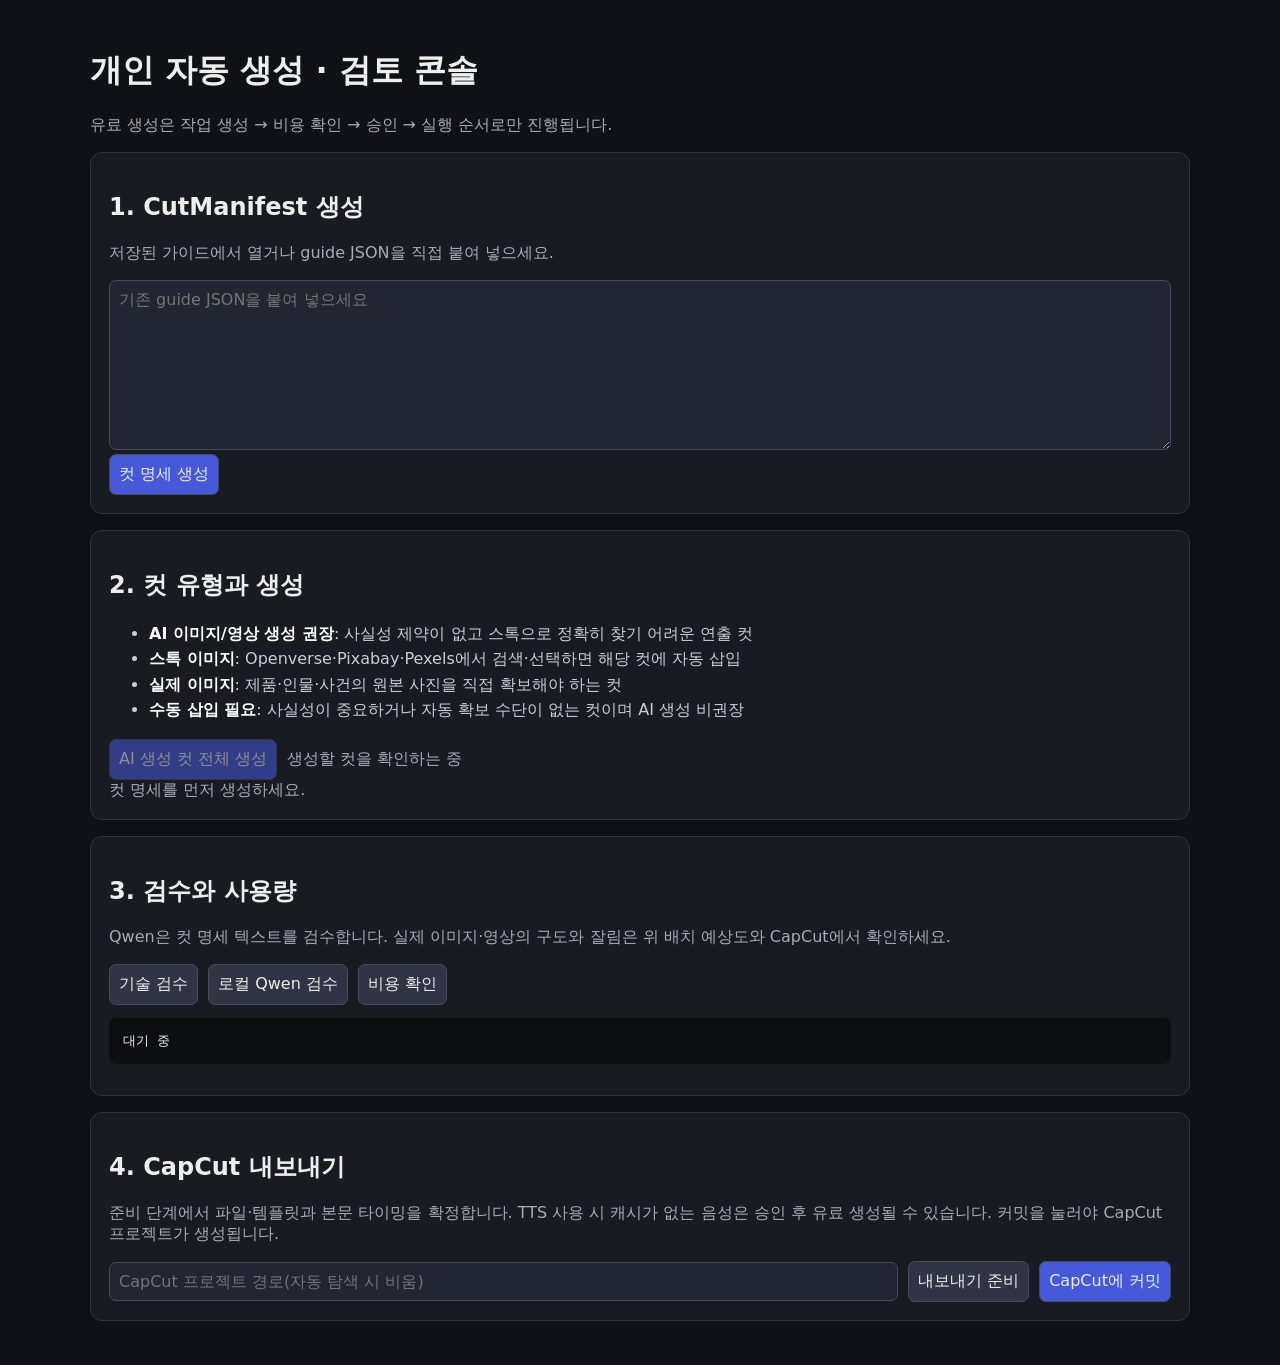
==== commit 8e9dabf3: "feat(media): harden paid asset jobs and transactional CapCut exports" ====
--- a/shortly/apps/personal/static/assets.html
+++ b/shortly/apps/personal/static/assets.html
@@ -18,6 +18,9 @@
     .reason-text{display:-webkit-box;overflow:hidden;-webkit-box-orient:vertical;-webkit-line-clamp:3}
     .fact{display:inline-block;margin-top:4px;padding:2px 6px;border-radius:4px;background:#5b3030;color:#ffd1d1;font-size:11px}
     .state{font-weight:700;white-space:nowrap}.state-running{color:#ffd66b}.state-completed{color:#79e2a7}.state-failed{color:#ff8e8e}
+    .failure-box{min-width:230px;max-width:310px;margin-top:6px;padding:8px;border:1px solid #713f46;border-radius:7px;background:#2b1b20;font-size:12px;line-height:1.45;font-weight:400;color:#f3c9cf;white-space:normal}
+    .failure-box b{display:block;margin-bottom:3px;color:#ffb7c0}.failure-action{margin-top:4px;color:#f2dfb0}.failure-badge{display:inline-block;margin-top:6px;padding:2px 6px;border-radius:4px;background:#453a24;color:#ffe39a;font-size:11px}
+    .failure-box details{margin-top:6px;color:#b9adba}.failure-box summary{cursor:pointer}.failure-detail{margin-top:4px;overflow-wrap:anywhere}
     .spinner{display:inline-block;width:12px;height:12px;margin-right:6px;border:2px solid #73798f;border-top-color:#fff;border-radius:50%;animation:spin .8s linear infinite;vertical-align:-2px}
     @keyframes spin{to{transform:rotate(360deg)}}
     pre{white-space:pre-wrap;overflow-wrap:anywhere;background:#0d0e12;padding:14px;border-radius:8px}
@@ -30,7 +33,12 @@
     .stock-card img{width:100%;aspect-ratio:4/3;object-fit:cover;background:#090a0e;border-radius:7px}.stock-card strong{overflow-wrap:anywhere}.stock-card small{color:#aeb2c1;line-height:1.4}
     .stock-card button{margin-top:auto}.badge-row{display:flex;gap:6px;flex-wrap:wrap}.license-badge,.provider-badge{display:inline-block;width:max-content;padding:2px 6px;border-radius:4px;font-size:11px}.license-badge{background:#264b3c;color:#baf2d3}.provider-badge{background:#303a65;color:#cad5ff}
     .stock-pagination{display:flex;justify-content:center;align-items:center;gap:10px;margin-top:16px}.stock-empty{grid-column:1/-1;padding:36px;text-align:center;color:#a7abba}
-    .asset-preview{width:142px;min-width:142px}.asset-preview img,.asset-preview video{display:block;width:136px;height:104px;object-fit:contain;background:#090a0e;border:1px solid #3a3e50;border-radius:8px}
+    /* BODY_VIEWPORT */
+    .asset-preview{width:142px;min-width:142px}
+    .asset-frame{position:relative;width:136px;aspect-ratio:9/16;background:#090a0e;border:1px solid #3a3e50;border-radius:8px}
+    .asset-frame::before{content:'제목 · 자막 영역';position:absolute;top:12%;width:100%;text-align:center;font-size:10px;color:#9ca1b2}
+    .asset-body{position:absolute;left:var(--body-left);top:var(--body-top);width:var(--body-width);height:var(--body-height)}
+    .asset-body img,.asset-body video,.asset-body a{display:block;width:100%;height:100%;object-fit:contain}
     .asset-preview a{display:block}.preview-empty{display:flex;width:136px;height:104px;align-items:center;justify-content:center;box-sizing:border-box;border:1px dashed #3a3e50;border-radius:8px;color:#777c8d;font-size:12px;text-align:center}
   </style>
 </head>
@@ -59,6 +67,7 @@
   </section>
   <section>
     <h2>3. 검수와 사용량</h2>
+    <p class="muted">Qwen은 컷 명세 텍스트를 검수합니다. 실제 이미지·영상의 구도와 잘림은 위 배치 예상도와 CapCut에서 확인하세요.</p>
     <div class="row">
       <button id="review" class="secondary">기술 검수</button>
       <button id="qwen" class="secondary">로컬 Qwen 검수</button>
@@ -68,7 +77,7 @@
   </section>
   <section>
     <h2>4. CapCut 내보내기</h2>
-    <p class="muted">준비 단계는 파일과 템플릿만 검사합니다. 커밋을 별도로 눌러야 CapCut 프로젝트가 생성됩니다.</p>
+    <p class="muted">준비 단계에서 파일·템플릿과 본문 타이밍을 확정합니다. TTS 사용 시 캐시가 없는 음성은 승인 후 유료 생성될 수 있습니다. 커밋을 눌러야 CapCut 프로젝트가 생성됩니다.</p>
     <div class="row">
       <input id="capcut-root" placeholder="CapCut 프로젝트 경로(자동 탐색 시 비움)" style="flex:1">
       <button id="prepare-export" class="secondary">내보내기 준비</button>
@@ -110,6 +119,7 @@
   </div>
   <script>
     let manifest=null, preparedExport=null, automationStatus=null, batchRunning=false, reviewRunning=false;
+    let preparedInputs=null, preparingExport=false, committingExport=false;
     let stockCutId=null, stockPage=1, stockPageCount=1, stockSearching=false;
     const cutStates=new Map();
     let jobRefreshTimer=null;
@@ -140,8 +150,25 @@
       }catch(_error){return ""}
     }
     function show(value){result.textContent=JSON.stringify(value,null,2)}
+    const quotaAlerts=new Set();
+    function alertQuotaFailure(cutId,jobId,failure){
+      if(failure?.code!=="quota_exceeded") return;
+      const key=jobId||`${cutId}:${failure.technical_detail||failure.reason||"quota"}`;
+      if(quotaAlerts.has(key)) return;
+      quotaAlerts.add(key);
+      alert(
+        "상용 AI 토큰·크레딧 부족\n\n"+
+        (failure.reason||"상용 AI의 사용 가능 잔액 또는 할당량이 부족합니다.")+"\n"+
+        (failure.recommendation||"공급자 대시보드에서 잔액과 사용 한도를 확인하세요.")
+      );
+    }
     function selectedCandidate(cut){
       return (cut.candidates||[]).find(candidate=>candidate.id===cut.selected_candidate_id)||null;
+    }
+    function generationButtonLabel(cut){
+      const state=cutStates.get(cut.id);
+      if(state?.status==="failed") return "다시 생성";
+      return cut.selected_candidate_id?"재생성":"비용 확인·생성";
     }
     function compactReason(cut){
       const notes=(cut.notes||[])
@@ -154,9 +181,85 @@
       if(!candidate) return '<div class="preview-empty">선택된 에셋 없음</div>';
       const source=`/api/personal/manifests/${encodeURIComponent(manifest.manifest_id)}/cuts/${encodeURIComponent(cut.id)}/preview?v=${encodeURIComponent(candidate.id)}`;
       if(candidate.media_kind==="video"){
-        return `<video src="${escapeHtml(source)}" controls muted preload="metadata" aria-label="${escapeHtml(cut.id)} 영상 미리보기"></video>`;
-      }
-      return `<a href="${escapeHtml(source)}" target="_blank" title="원본 크기로 열기"><img src="${escapeHtml(source)}" alt="${escapeHtml(cut.id)} 선택 이미지 미리보기" loading="lazy"></a>`;
+        return `<div class="asset-frame" title="원본 전체 보기 · 본문 배치 예상도 (자막 스타일 제외)"><div class="asset-body"><video src="${escapeHtml(source)}" controls muted preload="metadata" aria-label="${escapeHtml(cut.id)} 영상 미리보기"></video></div></div>`;
+      }
+      return `<div class="asset-frame" title="원본 전체 보기 · 본문 배치 예상도 (자막 스타일 제외)"><div class="asset-body"><a href="${escapeHtml(source)}" target="_blank" title="원본 크기로 열기"><img src="${escapeHtml(source)}" alt="${escapeHtml(cut.id)} 선택 이미지 미리보기" loading="lazy"></a></div></div>`;
+    }
+    function legacyFailure(job){
+      if(job.result?.failure) return job.result.failure;
+      const detail=String(job.error||"");
+      const lowered=detail.toLowerCase();
+      if(
+        lowered.includes("quota")||lowered.includes("billing")||
+        lowered.includes("credit")||lowered.includes("insufficient")||
+        lowered.includes("resource_exhausted")
+      ){
+        return {
+          code:"quota_exceeded",
+          reason:"상용 AI 토큰·크레딧 또는 사용 할당량이 부족합니다.",
+          recommendation:"공급자 대시보드에서 잔액과 사용 한도를 확인한 뒤 다시 생성하세요.",
+          retryable:false,
+          manual_recommended:false,
+          technical_detail:detail
+        };
+      }
+      if(lowered.includes("ratelimit")||lowered.includes("rate limit")){
+        return {
+          code:"rate_limited",
+          reason:"짧은 시간에 요청이 몰려 공급자가 생성을 제한했습니다.",
+          recommendation:"잠시 기다린 뒤 다시 생성하는 것을 권장합니다.",
+          retryable:true,
+          manual_recommended:false,
+          technical_detail:detail
+        };
+      }
+      if(lowered.includes("internalserver")||lowered.includes("internal server")){
+        return {
+          code:"provider_server_error",
+          reason:"생성 공급자 서버에서 일시적인 오류가 발생했습니다.",
+          recommendation:"잠시 기다린 뒤 다시 생성하는 것을 권장합니다.",
+          retryable:true,
+          manual_recommended:false,
+          technical_detail:detail
+        };
+      }
+      if(lowered.includes("badrequest")||lowered.includes("bad request")){
+        return {
+          code:"invalid_request",
+          reason:"공급자가 기존 생성 요청을 유효하지 않은 요청으로 거부했습니다.",
+          recommendation:"모델·생성 옵션·프롬프트를 확인하고, 반복되면 수동 처리를 검토하세요.",
+          retryable:false,
+          manual_recommended:true,
+          technical_detail:detail
+        };
+      }
+      return {
+        code:"legacy_generation_failure",
+        reason:"상세 실패 사유 저장 기능이 추가되기 전에 발생한 생성 오류입니다.",
+        recommendation:"공급자 설정과 잔액을 확인한 뒤 한 번 다시 생성하고, 같은 오류가 반복되면 새 상세 안내를 확인하세요.",
+        retryable:true,
+        manual_recommended:false,
+        technical_detail:detail
+      };
+    }
+    function actionMarkup(cut){
+      if(cut.asset_type.startsWith("generated_")){
+        return `<button data-generate="${escapeHtml(cut.id)}" ${batchRunning?"disabled":""}>${generationButtonLabel(cut)}</button>`;
+      }
+      const state=cutStates.get(cut.id);
+      if(
+        cut.asset_type==="manual_required"&&
+        ["failed","manual_required"].includes(state?.status)&&
+        ["image","video"].includes(state?.kind)
+      ){
+        const label=state.kind==="video"?"AI 영상 다시 시도":"AI 이미지 다시 시도";
+        return `<button data-generate="${escapeHtml(cut.id)}" data-restore-kind="${escapeHtml(state.kind)}" ${batchRunning?"disabled":""}>${label}</button>`;
+      }
+      if(cut.asset_type==="stock_image"){
+        return `<button class="secondary" data-stock-search="${escapeHtml(cut.id)}">${cut.selected_candidate_id?"스톡 이미지 변경":"무료 스톡 검색"}</button>`;
+      }
+      if(cut.asset_type==="real_image") return "원본 직접 확보";
+      return "수동 처리";
     }
     function statusLabel(cut){
       const state=cutStates.get(cut.id);
@@ -167,32 +270,76 @@
         return `<span class="state state-completed">${cut.asset_type==="stock_image"?"스톡 선택 완료":"생성 완료"}</span>`;
       }
       if(state?.status==="failed"||state?.status==="manual_required"){
-        return `<span class="state state-failed">생성 실패</span>`;
+        const failure=state.failure||{};
+        const reason=failure.reason||state.error||"생성 작업이 완료되지 않았습니다.";
+        const recommendation=failure.recommendation||
+          "상세 오류를 확인한 뒤 다시 생성하고, 같은 오류가 반복되면 수동 처리를 검토하세요.";
+        const badge=failure.manual_recommended
+          ? "수동 처리 검토"
+          : failure.retryable
+            ? "재시도 권장"
+            : "설정·프롬프트 확인";
+        const technical=failure.technical_detail||"";
+        return `<span class="state state-failed">생성 실패</span>`+
+          `<div class="failure-box"><b>${escapeHtml(reason)}</b>`+
+          `<div class="failure-action">${escapeHtml(recommendation)}</div>`+
+          `<span class="failure-badge">${escapeHtml(badge)}</span>`+
+          (technical
+            ? `<details><summary>상세 오류</summary><div class="failure-detail">${escapeHtml(technical)}</div></details>`
+            : "")+
+          `</div>`;
       }
       if(state?.status==="approved"||state?.status==="awaiting_approval"){
         return '<span class="state state-running">승인 대기</span>';
       }
       return '<span class="muted">대기</span>';
     }
-    function setCutState(cutId,status,jobId=null,error=""){
-      cutStates.set(cutId,{status,jobId,error});
+    function setCutState(cutId,status,jobId=null,error="",failure=null,jobMeta={}){
+      cutStates.set(cutId,{status,jobId,error,failure,...jobMeta});
+      alertQuotaFailure(cutId,jobId,failure);
       const cell=document.querySelector(`[data-cut-status="${CSS.escape(cutId)}"]`);
       const cut=manifest?.cuts.find(item=>item.id===cutId);
       if(cell&&cut) cell.innerHTML=statusLabel(cut);
     }
+    function stopJobRefresh(){
+      if(jobRefreshTimer){
+        clearTimeout(jobRefreshTimer);
+        jobRefreshTimer=null;
+      }
+    }
     async function refreshJobStatuses(){
-      if(!manifest) return;
+      if(!manifest) return false;
       try{
         const jobs=await api(`/api/personal/jobs?manifest_id=${encodeURIComponent(manifest.manifest_id)}`);
         const latest=new Map();
         jobs.forEach(job=>{if(!latest.has(job.cut_id)) latest.set(job.cut_id,job)});
-        latest.forEach(job=>setCutState(job.cut_id,job.status,job.id,job.error||""));
-      }catch(_error){}
+        latest.forEach(job=>setCutState(
+          job.cut_id,
+          job.status,
+          job.id,
+          job.error||"",
+          ["failed","manual_required"].includes(job.status)?legacyFailure(job):(job.result?.failure||null),
+          {kind:job.kind,provider:job.provider,model:job.model}
+        ));
+        if(latest.size) render();
+        return jobs.some(job=>
+          ["approved","awaiting_approval","running","submitted"].includes(job.status)
+        );
+      }catch(_error){
+        return false;
+      }
+    }
+    async function pollJobStatuses(){
+      const hasActiveJobs=await refreshJobStatuses();
+      if(hasActiveJobs){
+        jobRefreshTimer=setTimeout(pollJobStatuses,2000);
+      }else{
+        stopJobRefresh();
+      }
     }
     function startJobRefresh(){
-      if(jobRefreshTimer) clearInterval(jobRefreshTimer);
-      refreshJobStatuses();
-      jobRefreshTimer=setInterval(refreshJobStatuses,2000);
+      stopJobRefresh();
+      pollJobStatuses();
     }
     function sleep(ms){return new Promise(resolve=>setTimeout(resolve,ms))}
     function pendingGeneratedCuts(){
@@ -230,11 +377,11 @@
         method:"POST",
         body:JSON.stringify({approval_token:approval.approval_token})
       });
-      setCutState(cut.id,current.status,job.id,current.error||"");
+      setCutState(cut.id,current.status,job.id,current.error||"",current.result?.failure||null);
       while(current.status==="submitted"){
         await sleep(5000);
         current=await api(`/api/personal/jobs/${job.id}/poll`,{method:"POST"});
-        setCutState(cut.id,current.status,job.id,current.error||"");
+        setCutState(cut.id,current.status,job.id,current.error||"",current.result?.failure||null);
       }
       return current;
     }
@@ -259,7 +406,7 @@
       target.innerHTML="<table><thead><tr><th>컷</th><th>프롬프트</th><th>유형</th><th>판정 이유</th><th>미리보기</th><th>상태</th><th>실행</th></tr></thead><tbody>"+
         manifest.cuts.map(c=>`<tr><td>${escapeHtml(c.id)}</td><td>${escapeHtml(c.prompt)}</td><td><select data-cut="${escapeHtml(c.id)}" ${batchRunning?"disabled":""}>
         ${assetTypes.map(v=>`<option value="${v}" ${v===c.asset_type?"selected":""}>${assetLabels[v]}</option>`).join("")}
-        </select></td><td class="reason" title="${escapeHtml(compactReason(c))}"><span class="reason-text">${escapeHtml(compactReason(c))}</span>${c.fact_sensitive?'<span class="fact">사실성 보호</span>':""}</td><td class="asset-preview">${previewMarkup(c)}</td><td data-cut-status="${escapeHtml(c.id)}">${statusLabel(c)}</td><td>${c.asset_type.startsWith("generated_")?`<button data-generate="${escapeHtml(c.id)}" ${batchRunning?"disabled":""}>비용 확인·생성</button>`:c.asset_type==="stock_image"?`<button class="secondary" data-stock-search="${escapeHtml(c.id)}">${c.selected_candidate_id?"스톡 이미지 변경":"무료 스톡 검색"}</button>`:c.asset_type==="real_image"?"원본 직접 확보":"수동 처리"}</td></tr>`).join("")+"</tbody></table>";
+        </select></td><td class="reason" title="${escapeHtml(compactReason(c))}"><span class="reason-text">${escapeHtml(compactReason(c))}</span>${c.fact_sensitive?'<span class="fact">사실성 보호</span>':""}${c.disclosure_text?'<span class="fact">가상 인물 고지</span>':""}</td><td class="asset-preview">${previewMarkup(c)}</td><td data-cut-status="${escapeHtml(c.id)}">${statusLabel(c)}</td><td data-cut-action="${escapeHtml(c.id)}">${actionMarkup(c)}</td></tr>`).join("")+"</tbody></table>";
       target.querySelectorAll("select").forEach(el=>el.onchange=async()=>{
         const cut=manifest.cuts.find(item=>item.id===el.dataset.cut);
         if(!cut) return;
@@ -294,9 +441,24 @@
       });
       target.querySelectorAll("[data-generate]").forEach(el=>el.onclick=async()=>{
         try{
-          const cut=manifest.cuts.find(c=>c.id===el.dataset.generate);
+          let cut=manifest.cuts.find(c=>c.id===el.dataset.generate);
+          const restoreKind=el.dataset.restoreKind||"";
+          if(restoreKind){
+            const mediaLabel=restoreKind==="video"?"AI 영상":"AI 이미지";
+            if(!confirm(
+              `${cut.id}\\n이전 생성 실패로 수동 처리 유형이 된 컷입니다.\\n`+
+              `${mediaLabel} 유형으로 되돌리고 다시 생성할까요?`
+            )) return;
+            await api(`/api/personal/manifests/${manifest.manifest_id}/cuts/${cut.id}`,{
+              method:"PATCH",
+              body:JSON.stringify({asset_type:restoreKind==="video"?"generated_video":"generated_image"})
+            });
+            manifest=await api(`/api/personal/manifests/${manifest.manifest_id}`);
+            cut=manifest.cuts.find(c=>c.id===el.dataset.generate);
+          }
           const config=await generationConfig(cut);
-          if(!confirm(`${cut.id}\\n${config.provider} / ${config.model}\\n예상 비용 USD $${config.estimate.toFixed(2)}\\n실제 유료 생성을 승인할까요?`)) return;
+          const action=cut.selected_candidate_id?"재생성":"생성";
+          if(!confirm(`${cut.id}\\n${config.provider} / ${config.model}\\n예상 비용 USD $${config.estimate.toFixed(2)}\\n실제 유료 ${action}을 승인할까요?`)) return;
           setCutState(cut.id,"running");
           show(await executeGeneration(cut,config));
           preparedExport=null;manifest=await api(`/api/personal/manifests/${manifest.manifest_id}`);render();
@@ -413,11 +575,17 @@
       stockPage=1;
       stockPageCount=1;
       document.querySelector("#stock-cut").textContent=`${cut.id} · ${cut.prompt}`;
-      document.querySelector("#stock-query").value=cut.prompt||"";
+      document.querySelector("#stock-query").value=cut.stock_query||"";
       document.querySelector("#stock-modal").hidden=false;
       try{
         await configureStockProviders();
-        searchStock(1);
+        if(cut.stock_query){
+          searchStock(1);
+        }else{
+          document.querySelector("#stock-results").innerHTML=
+            '<div class="stock-empty">이전에 만든 가이드라 추천 검색어가 없습니다. 피사체와 장소를 나타내는 짧은 영어 검색어를 입력하세요.</div>';
+          document.querySelector("#stock-query").focus();
+        }
       }catch(error){
         document.querySelector("#stock-results").innerHTML=`<div class="stock-empty error">${escapeHtml(error.message)}</div>`;
       }
@@ -464,6 +632,14 @@
             setCutState(cut.id,"running");
             const job=await executeGeneration(cut,config);
             if(job.status==="completed") summary.completed+=1;
+            else if(job.status==="failed"){
+              summary.failed+=1;
+              summary.failures.push({
+                cut_id:cut.id,
+                error:job.error||"생성 실패",
+                failure:job.result?.failure||null
+              });
+            }
             else summary.submitted+=1;
             manifest=await api(`/api/personal/manifests/${manifest.manifest_id}`);
             render();
@@ -489,32 +665,47 @@
       }
     };
     document.querySelector("#manifest-create").onclick=async()=>{try{
+      preparedExport=null;preparedInputs=null;
       manifest=await api("/api/personal/manifests",{method:"POST",body:JSON.stringify({guide:JSON.parse(document.querySelector("#guide").value),overrides:{}})});render();startJobRefresh();show(manifest)
     }catch(e){result.textContent=e.message}};
     document.querySelector("#review").onclick=async()=>{try{show(await api(`/api/personal/manifests/${manifest.manifest_id}/review`,{method:"POST"}))}catch(e){result.textContent=e.message}};
     document.querySelector("#qwen").onclick=async()=>{const button=document.querySelector("#qwen");try{
       if(!manifest) throw new Error("컷 명세를 먼저 생성하세요.");
       reviewRunning=true;button.disabled=true;button.innerHTML='<span class="spinner"></span>로컬 Qwen 검수 중';
-      result.textContent="로컬 Qwen이 컷 구성과 에셋을 검수하고 있습니다. 잠시 기다려 주세요.";
+      result.textContent="로컬 Qwen이 컷 명세 텍스트를 검수하고 있습니다. 실제 영상 화면 검수는 아닙니다.";
       show(await api(`/api/personal/manifests/${manifest.manifest_id}/review?local_qwen=true`,{method:"POST"}))
     }catch(e){result.textContent=e.message}finally{reviewRunning=false;button.disabled=false;button.textContent="로컬 Qwen 검수"}};
     document.querySelector("#usage").onclick=async()=>{try{show(await api(`/api/personal/usage?manifest_id=${manifest.manifest_id}`))}catch(e){result.textContent=e.message}};
-    document.querySelector("#prepare-export").onclick=async()=>{try{
+    document.querySelector("#prepare-export").onclick=async()=>{if(preparingExport||committingExport) return;try{
+      preparedExport=null;
+      preparedInputs=null;
       const missingStock=(manifest?.cuts||[])
         .filter(cut=>cut.asset_type==="stock_image"&&!cut.selected_candidate_id)
         .map(cut=>cut.id);
       if(missingStock.length){
-        throw new Error(
-          `스톡 이미지가 선택되지 않은 컷이 있습니다: ${missingStock.join(", ")}`
-        );
-      }
-      preparedExport=await api("/api/personal/exports/prepare",{method:"POST",body:JSON.stringify({manifest_id:manifest.manifest_id,guide:JSON.parse(document.querySelector("#guide").value),capcut_root:document.querySelector("#capcut-root").value||null})});show(preparedExport)
-    }catch(e){result.textContent=e.message}};
-    document.querySelector("#commit-export").onclick=async()=>{try{
+        if(!confirm(
+          `스톡 이미지를 선택하지 않은 컷이 있습니다: ${missingStock.join(", ")}\n\n`+
+          `이 컷에는 이미지가 자동 삽입되지 않습니다. 직접 찾아 넣거나 별도로 생성하려면 `+
+          `선택하지 않은 상태로 내보내기를 계속할 수 있습니다.\n\n계속할까요?`
+        )) return;
+      }
+      if(!confirm("본문 타이밍을 확정합니다. TTS 사용 시 기존 음성은 재사용하고 없는 음성은 유료 생성될 수 있습니다. 진행할까요?")) return;
+      preparingExport=true;
+      document.querySelector("#prepare-export").disabled=true;
+      const inputs={manifest_id:manifest.manifest_id,guide:JSON.parse(document.querySelector("#guide").value),capcut_root:document.querySelector("#capcut-root").value||null};
+      result.textContent="음성·타이밍 확인 및 내보내기 준비 중…";
+      const plan=await api("/api/personal/exports/prepare",{method:"POST",body:JSON.stringify({...inputs,approve_tts:true})});
+      if(inputs.manifest_id!==manifest?.manifest_id||JSON.stringify(inputs.guide)!==JSON.stringify(JSON.parse(document.querySelector("#guide").value))||inputs.capcut_root!==(document.querySelector("#capcut-root").value||null)) throw new Error("준비 중 입력이 변경됐습니다. 다시 준비하세요.");
+      preparedExport=plan;preparedInputs=inputs;show(preparedExport)
+    }catch(e){result.textContent=e.message}finally{preparingExport=false;document.querySelector("#prepare-export").disabled=false}};
+    for(const id of ["#guide","#capcut-root"]) document.querySelector(id).addEventListener("input",()=>{preparedExport=null;preparedInputs=null});
+    document.querySelector("#commit-export").onclick=async()=>{if(preparingExport||committingExport) return;try{
       if(!preparedExport) throw new Error("먼저 내보내기 준비를 실행하세요.");
-      if(!confirm("검증된 에셋으로 새 CapCut 프로젝트를 생성할까요?")) return;
+      if(!preparedInputs||preparedInputs.manifest_id!==manifest?.manifest_id) throw new Error("명세가 변경됐습니다. 준비를 다시 실행하세요.");
+      if(!confirm("확정한 본문·에셋으로 새 CapCut 프로젝트를 생성할까요? TTS 사용 시 제목 음성은 유료 생성될 수 있습니다.")) return;
+      committingExport=true;document.querySelector("#commit-export").disabled=true;
       show(await api("/api/personal/exports/commit",{method:"POST",body:JSON.stringify({plan_path:preparedExport.plan_path})}))
-    }catch(e){result.textContent=e.message}};
+    }catch(e){result.textContent=e.message}finally{committingExport=false;document.querySelector("#commit-export").disabled=false}};
     async function loadSavedGuideHandoff(){
       const params=new URLSearchParams(window.location.search);
       const channel=params.get("channel"), name=params.get("name"), manifestId=params.get("manifest_id");
@@ -526,12 +717,16 @@
         return;
       }
       const sourceStatus=document.querySelector("#source-status");
-      sourceStatus.textContent=`저장된 가이드 불러오는 중: ${channel} / ${name}`;
+      sourceStatus.textContent=`TTS 생성·대사 구간 길이 계산 중: ${channel} / ${name}`;
       try{
         const imported=await api("/api/personal/manifests/from-guide",{method:"POST",body:JSON.stringify({channel,name})});
         manifest=imported.manifest;
         document.querySelector("#guide").value=JSON.stringify(imported.guide,null,2);
-        sourceStatus.textContent=`저장된 가이드 연결됨: ${channel} / ${name}${imported.defaults_refreshed?" · 추천 기본값 갱신":imported.reused?" · 기존 작업 재개":" · 새 작업"}`;
+        const timing=imported.tts_timing||{};
+        const timingLabel=timing.status==="measured"
+          ?` · TTS 실측 ${timing.segments}구간 / ${Number(timing.total_duration_sec||0).toFixed(2)}초${timing.reused?` · 음성 ${timing.reused}개 재사용`:""}`
+          :" · TTS 키 없음: 예상 길이 사용";
+        sourceStatus.textContent=`저장된 가이드 연결됨: ${channel} / ${name}${imported.defaults_refreshed?" · 추천 기본값 갱신":imported.reused?" · 기존 작업 재개":" · 새 작업"}${timingLabel}`;
         const next=new URL(window.location.href);
         next.searchParams.set("manifest_id",manifest.manifest_id);
         window.history.replaceState({}, "", next);
